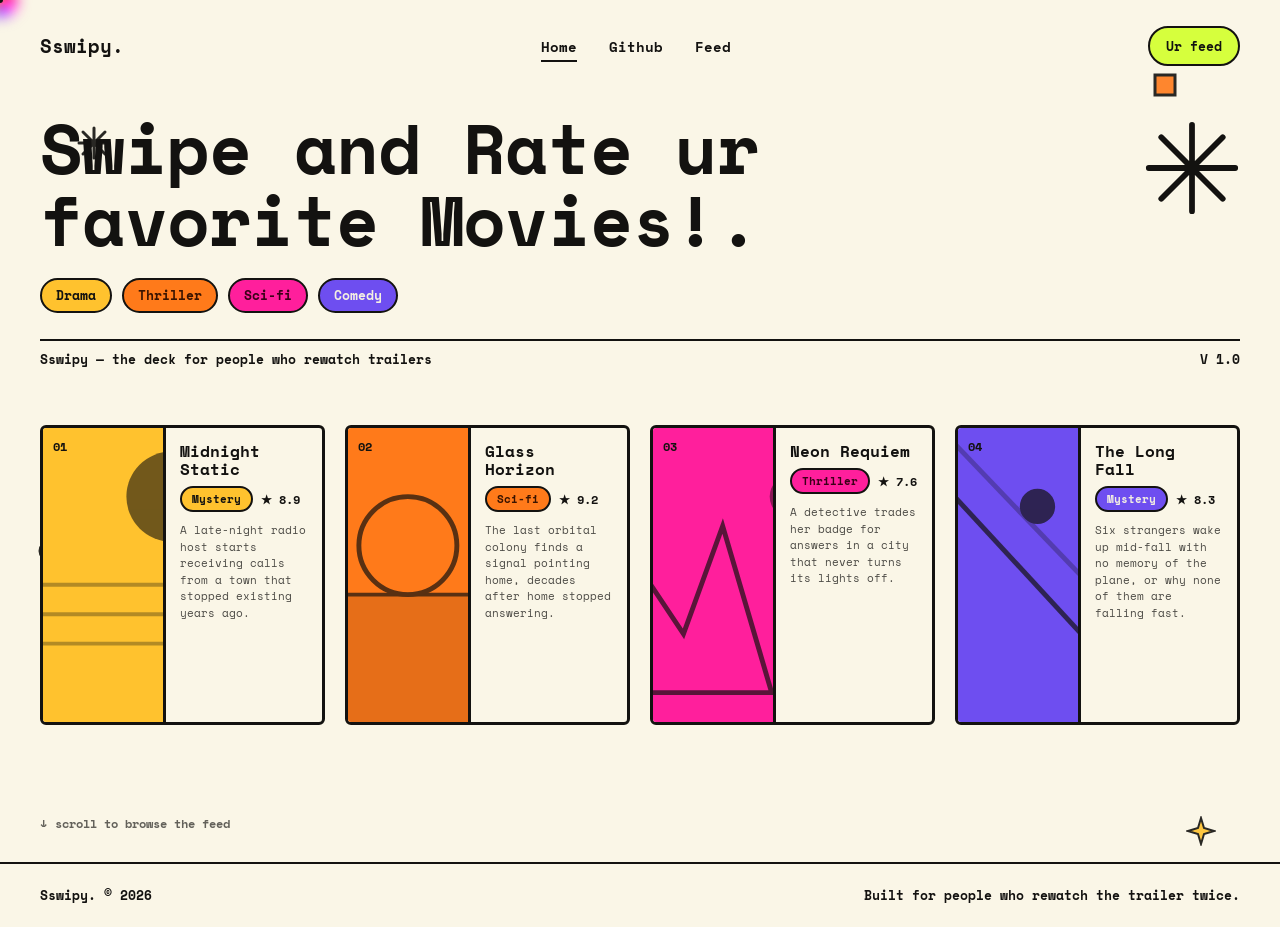
==== index.html @ 0fb8edc6 "added fixes" ====
<!DOCTYPE html>
<html lang="en">
<head>
<meta charset="UTF-8">
<meta name="viewport" content="width=device-width, initial-scale=1.0">
<title>Sswipy — swipe and rate ur favorite movies</title>
<link rel="preconnect" href="https://fonts.googleapis.com">
<link rel="preconnect" href="https://fonts.gstatic.com" crossorigin>
<link href="https://fonts.googleapis.com/css2?family=Space+Mono:wght@400;700&display=swap" rel="stylesheet">
<link rel="stylesheet" href="styles.css">
</head>
<body>

<div id="siri-cursor"><div class="glow"></div><div class="core"></div></div>

<svg class="drift d1" width="34" height="34" viewBox="0 0 34 34"><path d="M17 2 L17 32 M2 17 L32 17 M6 6 L28 28 M28 6 L6 28" stroke="#131210" stroke-width="3" stroke-linecap="round"/></svg>
<svg class="drift d2" width="22" height="22" viewBox="0 0 22 22"><circle cx="11" cy="11" r="9" fill="none" stroke="#131210" stroke-width="3"/></svg>
<svg class="drift d3" width="26" height="26" viewBox="0 0 26 26"><rect x="3" y="3" width="20" height="20" fill="#FF7A1A" stroke="#131210" stroke-width="3"/></svg>
<svg class="drift d4" width="30" height="30" viewBox="0 0 30 30"><path d="M15 2 L18 12 L28 15 L18 18 L15 28 L12 18 L2 15 L12 12 Z" fill="#FFC22E" stroke="#131210" stroke-width="2"/></svg>

<nav>
  <div class="logo">Sswipy.</div>
  <div class="nav-links">
    <a href="index.html" class="active">Home</a>
    <a href="https://github.com/mohithkumar-kry" target="_blank" rel="noopener noreferrer">Github</a>
    <a href="feed.html">Feed</a>
  </div>
  <div style="display:flex; align-items:center; gap:14px;">
    <a href="feed.html" class="nav-cta">Ur feed</a>
    <button class="menu-btn" id="menuBtn" aria-label="Open menu"><span></span><span></span><span></span></button>
  </div>
</nav>
<div class="mobile-menu" id="mobileMenu">
  <a href="index.html">Home</a>
  <a href="https://github.com/mohithkumar-kry" target="_blank" rel="noopener noreferrer">Github</a>
  <a href="feed.html">Feed</a>
</div>

<section class="hero">
  <div class="headline-row">
    <h1>Swipe and Rate ur favorite Movies!.</h1>
    <div class="mark-wrap">
      <svg viewBox="0 0 100 100" width="100%" height="100%">
        <path d="M50 5 L50 95 M5 50 L95 50 M18 18 L82 82 M82 18 L18 82" stroke="#131210" stroke-width="6" stroke-linecap="round"/>
      </svg>
    </div>
  </div>

  <div class="taglist">
    <span>Drama</span><span>Thriller</span><span>Sci-fi</span><span>Comedy</span>
  </div>

  <div class="rule-row">
    <span>Sswipy — the deck for people who rewatch trailers</span>
    <span>V 1.0</span>
  </div>

  <div class="deck-stage" id="deckStage">
    <div class="deck" id="gridView"></div>

    <div class="pile-view" id="pileView" hidden>
      <div class="pile-stage" id="pileStage">
        <div class="pile-card-wrap p1" data-id="1"><div class="pile-card"></div></div>
        <div class="pile-card-wrap p2" data-id="2"><div class="pile-card"></div></div>
        <div class="pile-card-wrap p3" data-id="3"><div class="pile-card"></div></div>
        <div class="pile-card-wrap p4" data-id="4"><div class="pile-card"></div></div>
      </div>
      <div class="pile-caption">Press any movie poster<br>to start!</div>
    </div>
  </div>
</section>

<div class="scroll-cue">
  <span class="arrow">↓</span><span>scroll to browse the feed</span>
</div>

<footer>
  <span>Sswipy. © 2026</span>
  <span>Built for people who rewatch the trailer twice.</span>
</footer>

<!-- ---------- session overlay ---------- -->
<div class="session-overlay" id="sessionOverlay">
  <div class="session-backdrop" id="sessionBackdrop"></div>
  <div class="session-stage">
    <button class="session-close" id="sessionClose">×</button>

    <div class="rating-card-stack" id="ratingCardStack">
      <div class="stack-behind stack-s2"></div>
      <div class="stack-behind stack-s1"></div>
      <div class="rating-card" id="ratingCard">
        <div class="tint-layer" id="tintLayer"></div>
        <div class="stamp like">LIKED</div>
        <div class="stamp nope">NOPE</div>
        <div class="poster-big" id="posterBig">
          <div class="art-big" id="artBig"></div>
          <div class="title-overlay" id="titleOverlay"></div>
        </div>
        <div class="meta-row">
          <div class="about"><span class="label">About:</span><span class="about-text" id="aboutText"></span></div>
          <div class="rating-big"><span class="label">Rating</span><span class="rating-value" id="ratingText"></span></div>
        </div>
        <div class="genre-row" id="genreRow"></div>
      </div>
    </div>

    <div class="session-progress" id="sessionProgress"></div>

    <div class="session-done" id="sessionDone" hidden>
      <div class="done-emoji">🎬</div>
      <div class="done-text">You're all caught up!</div>
      <button class="btn-reset" id="goFeedBtn">Go to full feed (50 movies) →</button>
    </div>
  </div>
</div>

<script src="movies.js"></script>
<script src="cursor.js"></script>
<script>
  /* ---------- nav menu ---------- */
  document.getElementById('menuBtn').addEventListener('click', function(){
    document.getElementById('mobileMenu').classList.toggle('open');
  });

  var gridView = document.getElementById('gridView');
  var gridMovies = window.MOVIES.slice(0, 4).map(window.sswipyPickCard);

  gridMovies.forEach(function(m, i){
    var card = document.createElement('div');
    card.className = 'card';
    card.setAttribute('data-id', m.id);
    card.innerHTML =
      '<div class="hover-cta"><span class="cta-line">Click to start</span><span class="cta-line">rating movies <span class="arrow">→</span></span></div>' +
      '<div class="poster" style="background:' + m.bg + '">' +
        '<div class="art">' + m.art + '</div>' +
        '<span class="num">' + String(i + 1).padStart(2, '0') + '</span>' +
      '</div>' +
      '<div class="info">' +
        '<div class="title">' + m.title + '</div>' +
        '<div class="row"><span class="genre-pill" style="background:' + m.bg + '; color:' + m.text + '">' + m.genre + '</span><span class="rating">★ ' + m.rating + '</span></div>' +
        '<div class="desc">' + m.description + '</div>' +
      '</div>';
    gridView.appendChild(card);
  });

  var pileView = document.getElementById('pileView');
  var pileStage = document.getElementById('pileStage');

  document.querySelectorAll('#gridView .card').forEach(function(card){
    card.addEventListener('click', function(){
      gridView.classList.add('fade-out');
      setTimeout(function(){
        gridView.hidden = true;
        pileView.hidden = false;
        requestAnimationFrame(function(){
          requestAnimationFrame(function(){ pileStage.classList.add('show'); });
        });
      }, 350);
    });
  });

  document.querySelectorAll('.pile-card-wrap').forEach(function(wrap){
    var id = parseInt(wrap.getAttribute('data-id'), 10);
    var idx = gridMovies.findIndex(function(m){ return m.id === id; });
    wrap.querySelector('.pile-card').style.background = gridMovies[idx].bg;
  });

  var sessionOverlay = document.getElementById('sessionOverlay');
  var sessionClose = document.getElementById('sessionClose');
  var sessionBackdrop = document.getElementById('sessionBackdrop');
  var sessionProgress = document.getElementById('sessionProgress');
  var sessionDone = document.getElementById('sessionDone');
  var ratingCardStack = document.getElementById('ratingCardStack');
  var ratingCard = document.getElementById('ratingCard');
  var tintLayer = document.getElementById('tintLayer');
  var artBig = document.getElementById('artBig');
  var posterBig = document.getElementById('posterBig');
  var titleOverlay = document.getElementById('titleOverlay');
  var aboutText = document.getElementById('aboutText');
  var ratingText = document.getElementById('ratingText');
  var genreRow = document.getElementById('genreRow');
  var likeStamp = ratingCard.querySelector('.stamp.like');
  var nopeStamp = ratingCard.querySelector('.stamp.nope');

  var queue = [];
  var totalCount = gridMovies.length;

  document.querySelectorAll('.pile-card-wrap').forEach(function(wrap){
    wrap.addEventListener('click', function(){
      openSession(parseInt(wrap.getAttribute('data-id'), 10));
    });
  });

  function openSession(startId){
    queue = [startId];
    gridMovies.forEach(function(m){ if(m.id !== startId) queue.push(m.id); });
    sessionDone.hidden = true;
    ratingCardStack.style.display = 'block';
    sessionProgress.style.display = 'block';
    sessionOverlay.classList.add('active');
    renderCurrent();
  }
  function closeSession(){ sessionOverlay.classList.remove('active'); }

  sessionClose.addEventListener('click', closeSession);
  sessionBackdrop.addEventListener('click', closeSession);
  document.getElementById('goFeedBtn').addEventListener('click', function(){
    window.location.href = 'feed.html';
  });

  function renderCurrent(){
    var m = gridMovies.find(function(mv){ return mv.id === queue[0]; });
    posterBig.style.background = m.bg;
    titleOverlay.style.color = m.text;
    titleOverlay.innerHTML = m.title.split(' ').join('<br>');
    artBig.innerHTML = m.art;
    aboutText.textContent = ' ' + m.description;
    ratingText.textContent = '★ ' + m.rating;
    genreRow.innerHTML = '';
    var pill = document.createElement('span');
    pill.className = 'genre-pill';
    pill.style.background = m.bg;
    pill.style.color = m.text;
    pill.textContent = m.genre;
    genreRow.appendChild(pill);
    sessionProgress.textContent = (totalCount - queue.length + 1) + ' / ' + totalCount;

    ratingCard.style.transition = 'none';
    ratingCard.style.transform = 'translate(0,24px) scale(.92) rotate(0deg)';
    ratingCard.style.opacity = '0';
    tintLayer.style.opacity = '0';
    likeStamp.style.opacity = '0';
    nopeStamp.style.opacity = '0';
    requestAnimationFrame(function(){
      requestAnimationFrame(function(){
        ratingCard.style.transition = 'transform .35s cubic-bezier(.34,1.56,.64,1), opacity .35s ease';
        ratingCard.style.transform = 'translate(0,0) scale(1) rotate(0deg)';
        ratingCard.style.opacity = '1';
      });
    });
  }

  function nextCard(){
    queue.shift();
    if(queue.length > 0){
      renderCurrent();
    } else {
      ratingCardStack.style.display = 'none';
      sessionProgress.style.display = 'none';
      sessionDone.hidden = false;
    }
  }

  var dragging = false, startX = 0, dx = 0;
  var THRESHOLD = 110;

  ratingCard.addEventListener('pointerdown', function(e){
    dragging = true; startX = e.clientX; dx = 0;
    ratingCard.style.transition = 'none';
    try{ ratingCard.setPointerCapture(e.pointerId); }catch(err){}
  });
  window.addEventListener('pointermove', function(e){
    if(!dragging) return;
    dx = e.clientX - startX;
    var rot = dx / 16;
    ratingCard.style.transform = 'translate('+dx+'px,-4px) rotate('+rot+'deg)';
    var alpha = Math.min(Math.abs(dx)/160, 0.55);
    tintLayer.style.background = dx > 0 ? 'rgba(46,166,98,'+alpha+')' : 'rgba(226,60,60,'+alpha+')';
    tintLayer.style.opacity = alpha > 0.03 ? '1' : '0';
    likeStamp.style.opacity = dx > 0 ? Math.min(dx/90, 1) : 0;
    nopeStamp.style.opacity = dx < 0 ? Math.min(-dx/90, 1) : 0;
  });
  window.addEventListener('pointerup', function(){
    if(!dragging) return;
    dragging = false;
    ratingCard.style.transition = 'transform .45s ease, opacity .45s ease';
    if(Math.abs(dx) > THRESHOLD){
      var dir = dx > 0 ? 1 : -1;
      ratingCard.style.transform = 'translate('+(dir*900)+'px,-40px) rotate('+(dir*32)+'deg)';
      ratingCard.style.opacity = '0';
      setTimeout(nextCard, 380);
    } else {
      ratingCard.style.transform = 'translate(0,0) rotate(0deg)';
      tintLayer.style.opacity = '0';
      likeStamp.style.opacity = '0';
      nopeStamp.style.opacity = '0';
    }
    dx = 0;
  });

  window.sswipyAttachHoverCursor('a, button, .card, .pile-card-wrap, .rating-card');
</script>

</body>
</html>
---- styles.css ----
:root{
  --paper:#FAF6E7;
  --ink:#131210;
  --yellow:#FFC22E;
  --orange:#FF7A1A;
  --pink:#FF1F9C;
  --purple:#6E4EF0;
  --lime:#D6FF3D;
  --green:#2EA662;
  --red:#E23C3C;
}
*{ box-sizing:border-box; margin:0; padding:0; }
html,body{
  background:var(--paper); color:var(--ink);
  font-family:'Space Mono', monospace;
  overflow-x:hidden;
  cursor:none;
  min-height:100vh;
}
a, button{ cursor:none; font-family:'Space Mono', monospace; }
@media (hover:none), (pointer:coarse){
  html,body,a,button{ cursor:auto; }
  #siri-cursor{ display:none; }
}
a{ color:inherit; text-decoration:none; }

#siri-cursor{ position:fixed; top:0; left:0; width:0; height:0; pointer-events:none; z-index:9999; }
#siri-cursor .glow{
  position:absolute; top:0; left:0; width:34px; height:34px; margin:-17px 0 0 -17px; border-radius:50%;
  background:conic-gradient(from 0deg, #FF7A1A, #FF1F9C, #6E4EF0, #FFC22E, #FF7A1A);
  filter:blur(7px) saturate(1.5);
  animation:siriSpin 2.6s linear infinite, siriPulse 2.1s ease-in-out infinite;
  transition:width .25s ease, height .25s ease, margin .25s ease, filter .25s ease;
}
#siri-cursor .core{ position:absolute; top:0; left:0; width:6px; height:6px; margin:-3px 0 0 -3px; border-radius:50%; background:var(--ink); }
body.cursor-hover #siri-cursor .glow{ width:52px; height:52px; margin:-26px 0 0 -26px; filter:blur(9px) saturate(1.7); }
@keyframes siriSpin{ to{ transform:rotate(360deg); } }
@keyframes siriPulse{ 0%,100%{ opacity:0.85; transform:scale(1) rotate(0deg);} 50%{ opacity:1; transform:scale(1.12) rotate(180deg);} }
@media (prefers-reduced-motion:reduce){ #siri-cursor .glow{ animation:none; } }

.drift{ position:absolute; pointer-events:none; z-index:0; opacity:0.9; }
.drift.d1{top:14%; left:6%; animation:driftA 9s ease-in-out infinite;}
.drift.d2{top:60%; left:3%; animation:driftB 11s ease-in-out infinite;}
.drift.d3{top:8%; right:8%; animation:driftC 13s ease-in-out infinite;}
.drift.d4{bottom:6%; right:5%; animation:driftA 10s ease-in-out infinite reverse;}
@keyframes driftA{ 0%,100%{transform:translate(0,0) rotate(0deg);} 50%{transform:translate(14px,-18px) rotate(12deg);} }
@keyframes driftB{ 0%,100%{transform:translate(0,0) rotate(0deg);} 50%{transform:translate(-16px,12px) rotate(-10deg);} }
@keyframes driftC{ 0%,100%{transform:translate(0,0) rotate(0deg);} 50%{transform:translate(10px,16px) rotate(8deg);} }
@media (prefers-reduced-motion:reduce){ .drift{animation:none;} }

nav{ display:flex; align-items:center; justify-content:space-between; padding:26px 40px; position:relative; z-index:5; }
.logo{font-size:19px; font-weight:700;}
.nav-links{display:flex; gap:32px; font-size:14px; font-weight:700;}
.nav-links a{position:relative;}
.nav-links a.active::after{ content:''; position:absolute; left:0; right:0; bottom:-5px; height:2px; background:var(--ink); }
.nav-cta{ background:var(--lime); border:2px solid var(--ink); font-weight:700; font-size:13px; padding:8px 16px; border-radius:100px; }
.menu-btn{ display:none; flex-direction:column; gap:4px; background:none; border:none; padding:6px; }
.menu-btn span{width:22px; height:2px; background:var(--ink); display:block;}
.mobile-menu{ display:none; flex-direction:column; gap:14px; padding:0 40px 20px; font-size:15px; font-weight:700; }
.mobile-menu.open{display:flex;}
@media (max-width:760px){ .nav-links{display:none;} .menu-btn{display:flex;} nav{padding:22px 24px;} }

header.feed-header{ display:flex; align-items:center; justify-content:space-between; padding:26px 40px; }
.live-tag{ display:flex; align-items:center; gap:8px; font-size:12px; font-weight:700; border:2px solid var(--ink); border-radius:100px; padding:6px 14px; }
.live-tag .dot{width:7px; height:7px; border-radius:50%; background:var(--red); animation:blink 1.4s ease-in-out infinite;}
@keyframes blink{ 0%,100%{opacity:1;} 50%{opacity:.25;} }
@media (max-width:600px){ header.feed-header{padding:20px 22px;} }

.hero{ padding:20px 40px 10px; position:relative; z-index:2; }
@media (max-width:760px){ .hero{padding:10px 24px 0;} }
.headline-row{ display:flex; align-items:flex-start; justify-content:space-between; gap:20px; }
h1{ font-size:clamp(2.1rem, 6vw, 4.4rem); line-height:1.02; font-weight:700; letter-spacing:-0.01em; max-width:820px; }
.mark-wrap{ width:96px; height:96px; flex-shrink:0; margin-top:8px; animation:floatMark 6s ease-in-out infinite; }
@keyframes floatMark{
  0%,100%{ transform:translate(0,0) rotate(0deg); }
  25%{ transform:translate(4px,-10px) rotate(8deg); }
  50%{ transform:translate(-4px,-4px) rotate(-6deg); }
  75%{ transform:translate(6px,6px) rotate(4deg); }
}
@media (max-width:760px){ .mark-wrap{width:56px; height:56px;} }
@media (prefers-reduced-motion:reduce){ .mark-wrap{animation:none;} }

.rule-row{ display:flex; align-items:center; justify-content:space-between; border-top:2px solid var(--ink); margin-top:26px; padding-top:8px; font-size:13px; font-weight:700; }

.taglist{ display:flex; flex-wrap:wrap; gap:10px; margin-top:22px; }
.taglist span{ border:2px solid var(--ink); border-radius:100px; padding:6px 14px; font-size:12.5px; font-weight:700; }
.taglist span:nth-child(1){background:var(--yellow);}
.taglist span:nth-child(2){background:var(--orange); color:#3A1400;}
.taglist span:nth-child(3){background:var(--pink); color:#3A0018;}
.taglist span:nth-child(4){background:var(--purple); color:#F3EEE2;}

.deck-stage{ margin-top:56px; min-height:340px; position:relative; }

.deck{
  display:grid; grid-template-columns:repeat(4, 1fr); gap:20px;
  opacity:1; transform:scale(1);
  transition:opacity .35s ease, transform .35s ease;
}
.deck.fade-out{ opacity:0; transform:scale(.94); pointer-events:none; }
@media (max-width:1080px){ .deck{grid-template-columns:repeat(2,1fr);} }
@media (max-width:600px){ .deck{grid-template-columns:1fr;} }

.card{
  position:relative; display:flex; height:300px; border:3px solid var(--ink); border-radius:6px;
  overflow:hidden; background:var(--paper);
  transition:transform .25s ease, box-shadow .25s ease;
}
.card:hover{ transform:translateY(-8px); box-shadow:8px 8px 0 var(--ink); }

.poster{ width:44%; position:relative; display:flex; flex-direction:column; justify-content:space-between; padding:10px; border-right:3px solid var(--ink); }
.poster .num{ font-size:12px; font-weight:700; position:relative; z-index:1;}
.poster .art{ position:absolute; inset:0; z-index:0; opacity:.7; }

.info{ width:56%; padding:14px; display:flex; flex-direction:column; gap:8px; justify-content:flex-start; }
.info .title{ font-size:16px; font-weight:700; line-height:1.15; }
.info .row{ display:flex; align-items:center; gap:8px; flex-wrap:wrap; }
.genre-pill{ border:2px solid var(--ink); border-radius:100px; padding:3px 10px; font-size:10.5px; font-weight:700; }
.rating{ font-size:12px; font-weight:700; display:flex; align-items:center; gap:4px; }
.desc{ font-size:11px; line-height:1.5; opacity:0.75; margin-top:2px; }

.hover-cta{
  position:absolute; inset:0; z-index:5;
  background:rgba(19,18,16,0.86); color:var(--paper);
  display:flex; flex-direction:column; align-items:center; justify-content:center;
  gap:4px; text-align:center; padding:14px;
  opacity:0; transform:scale(.92);
  transition:opacity .25s ease, transform .25s ease;
}
.card:hover .hover-cta{ opacity:1; transform:scale(1); }
.hover-cta .cta-line{ font-weight:700; font-size:13px; letter-spacing:.02em; }
.card:hover .hover-cta .arrow{ animation:arrowBounce 1s ease-in-out infinite; display:inline-block; }
@keyframes arrowBounce{ 0%,100%{transform:translateX(0);} 50%{transform:translateX(6px);} }

.pile-view{ position:relative; }
.pile-stage{ position:relative; height:300px; }
.pile-card-wrap{
  position:absolute; width:150px; height:210px; left:50%; top:50%;
  margin-left:-75px; margin-top:-105px;
  opacity:0; transform:translate(0,-50px) scale(.55) rotate(0deg);
  transition:opacity .55s ease, transform .6s cubic-bezier(.16,1,.3,1);
}
.pile-stage.show .p1{ opacity:1; transform:translate(-95px,12px) rotate(-16deg); transition-delay:.05s; z-index:1; }
.pile-stage.show .p2{ opacity:1; transform:translate(-25px,-22px) rotate(9deg); transition-delay:.15s; z-index:2; }
.pile-stage.show .p3{ opacity:1; transform:translate(35px,18px) rotate(-8deg); transition-delay:.25s; z-index:3; }
.pile-stage.show .p4{ opacity:1; transform:translate(95px,-14px) rotate(17deg); transition-delay:.35s; z-index:2; }

.pile-card{
  width:100%; height:100%; border:3px solid var(--ink); border-radius:12px;
  box-shadow:6px 6px 0 rgba(19,18,16,0.18);
  animation:idleWobble 5s ease-in-out infinite;
  transition:transform .2s ease, box-shadow .2s ease;
}
.p2 .pile-card{ animation-duration:5.6s; animation-delay:.3s; }
.p3 .pile-card{ animation-duration:4.7s; animation-delay:.55s; }
.p4 .pile-card{ animation-duration:5.9s; animation-delay:.15s; }
@keyframes idleWobble{ 0%,100%{transform:translate(0,0) rotate(0deg);} 50%{transform:translate(3px,-5px) rotate(2deg);} }
.pile-card-wrap:hover .pile-card{ animation-play-state:paused; transform:translateY(-10px) scale(1.04); box-shadow:10px 10px 0 rgba(19,18,16,.24); }
@media (prefers-reduced-motion:reduce){ .pile-card{animation:none;} }

.pile-caption{
  text-align:center; font-weight:700; font-size:15px; margin-top:26px;
  opacity:0; transform:translateY(8px);
  transition:opacity .5s ease .45s, transform .5s ease .45s;
}
.pile-stage.show ~ .pile-caption{ opacity:1; transform:translateY(0); }

.session-overlay{
  position:fixed; inset:0; z-index:200; display:flex; align-items:center; justify-content:center;
  opacity:0; pointer-events:none; transition:opacity .3s ease;
}
.session-overlay.active{ opacity:1; pointer-events:auto; }
.session-backdrop{ position:absolute; inset:0; background:rgba(19,18,16,0.55); backdrop-filter:blur(3px); }
.session-stage{ position:relative; z-index:1; display:flex; flex-direction:column; align-items:center; gap:16px; }
.session-close{
  position:absolute; top:-46px; right:0; width:34px; height:34px; border-radius:50%;
  background:var(--paper); border:2px solid var(--ink); font-weight:700; font-size:16px;
  display:flex; align-items:center; justify-content:center;
}

.rating-card-stack{ position:relative; width:min(90vw,360px); }
.rating-card-stack.big{ width:min(92vw, 460px); }
.stack-behind{ position:absolute; inset:0; background:var(--paper); border:3px solid var(--ink); border-radius:14px; }
.stack-s2{ transform:translate(12px,16px) rotate(-3deg); z-index:0; opacity:.6; }
.stack-s1{ transform:translate(6px,9px) rotate(-1.5deg); z-index:1; opacity:.85; }
.rating-card-stack.big .stack-behind{ border-radius:18px; }
.rating-card-stack.big .stack-s2{ transform:translate(16px,20px) rotate(-3deg); }
.rating-card-stack.big .stack-s1{ transform:translate(8px,11px) rotate(-1.5deg); }

.rating-card{
  position:relative; z-index:2; background:var(--paper); border:3px solid var(--ink);
  border-radius:14px; overflow:hidden; touch-action:none; user-select:none;
  box-shadow:10px 10px 0 rgba(19,18,16,0.12);
}
.rating-card.big{ border-radius:18px; box-shadow:14px 14px 0 rgba(19,18,16,0.12); }

.tint-layer{ position:absolute; inset:0; z-index:6; pointer-events:none; opacity:0; }
.stamp{
  position:absolute; top:18px; z-index:7; font-weight:700; font-size:15px;
  padding:5px 12px; border-radius:6px; border:3px solid currentColor; opacity:0;
}
.stamp.big{ top:22px; font-size:20px; padding:8px 16px; border-radius:8px; border-width:4px; }
.stamp.like{ right:16px; color:var(--green); transform:rotate(10deg); }
.stamp.nope{ left:16px; color:var(--red); transform:rotate(-10deg); }
.stamp.like.big{ right:20px; }
.stamp.nope.big{ left:20px; }

.poster-big{ position:relative; height:190px; overflow:hidden; border-bottom:3px solid var(--ink); }
.poster-big.tall{ height:280px; }
.art-big{ position:absolute; inset:0; opacity:.55; }
.title-overlay{ position:absolute; bottom:14px; right:16px; text-align:right; font-size:26px; font-weight:700; line-height:1.05; }
.title-overlay.big{ bottom:20px; right:22px; font-size:32px; }

.meta-row{ padding:14px 16px 4px; display:flex; justify-content:space-between; align-items:flex-start; gap:14px; }
.meta-row.big{ padding:22px 24px 6px; }
.meta-row .label{ font-weight:700; font-size:12px; display:block; margin-bottom:4px; opacity:.6; }
.about{ max-width:62%; }
.about .about-text{ font-size:11.5px; line-height:1.5; }
.meta-row.big .about-text{ font-size:13.5px; line-height:1.6; }
.rating-big{ text-align:right; white-space:nowrap; }
.rating-big .rating-value{ font-size:18px; font-weight:700; }
.meta-row.big .rating-value{ font-size:24px; }
.genre-row{ padding:10px 16px 16px; display:flex; gap:8px; flex-wrap:wrap; }
.genre-row.big{ padding:14px 24px 24px; gap:10px; }
.genre-row.big .genre-pill{ font-size:12px; padding:5px 14px; }

main.feed-main{ display:flex; flex-direction:column; align-items:center; justify-content:flex-start; padding:20px 20px 80px; min-height:calc(100vh - 90px); }
.stage-title{ text-align:center; margin-bottom:34px; }
.stage-title h1{ font-size:clamp(1.7rem,4vw,2.6rem); font-weight:700; letter-spacing:-0.01em; }
.stage-title p{ margin-top:10px; font-size:13px; opacity:.65; max-width:48ch; }
.source-note{ display:inline-block; margin-top:10px; font-size:11px; font-weight:700; padding:4px 12px; border:2px solid var(--ink); border-radius:100px; }
.card-zone{ position:relative; width:min(92vw, 460px); }

.loading-block{ display:flex; flex-direction:column; align-items:center; gap:18px; padding:60px 0; }
.loading-orb{ width:56px; height:56px; border-radius:50%; background:conic-gradient(from 0deg, #FF7A1A, #FF1F9C, #6E4EF0, #FFC22E, #FF7A1A); filter:blur(2px); animation:siriSpin 1.8s linear infinite; }
.loading-text{ font-size:13px; font-weight:700; opacity:.7; }

.progress-row{ display:flex; align-items:center; justify-content:center; gap:16px; margin-top:24px; font-size:12px; font-weight:700; opacity:.7; }
.swipe-hint{ display:flex; gap:20px; font-size:11.5px; }
.swipe-hint span{ display:flex; align-items:center; gap:5px; }

.done-block{ display:flex; flex-direction:column; align-items:center; gap:14px; text-align:center; padding:50px 20px; }
.done-emoji{ font-size:44px; }
.done-text{ font-weight:700; font-size:17px; }
.done-sub{ font-size:12.5px; opacity:.65; max-width:38ch; }
.btn-reset{ background:var(--lime); border:2px solid var(--ink); font-weight:700; font-size:13px; padding:12px 24px; border-radius:100px; margin-top:4px; }

.session-progress{ font-size:12px; font-weight:700; opacity:.7; }
.session-done{ display:flex; flex-direction:column; align-items:center; gap:14px; text-align:center; }

.scroll-cue{ display:flex; align-items:center; gap:8px; font-size:12px; font-weight:700; margin:40px 40px 30px; opacity:0.65; }
.scroll-cue .arrow{animation:bounce 1.6s ease-in-out infinite;}
@keyframes bounce{ 0%,100%{transform:translateY(0);} 50%{transform:translateY(5px);} }

footer{ border-top:2px solid var(--ink); padding:22px 40px; display:flex; justify-content:space-between; font-size:12.5px; font-weight:700; flex-wrap:wrap; gap:10px; }
footer.feed-footer{ text-align:center; justify-content:center; font-size:11px; opacity:.5; font-weight:400; }
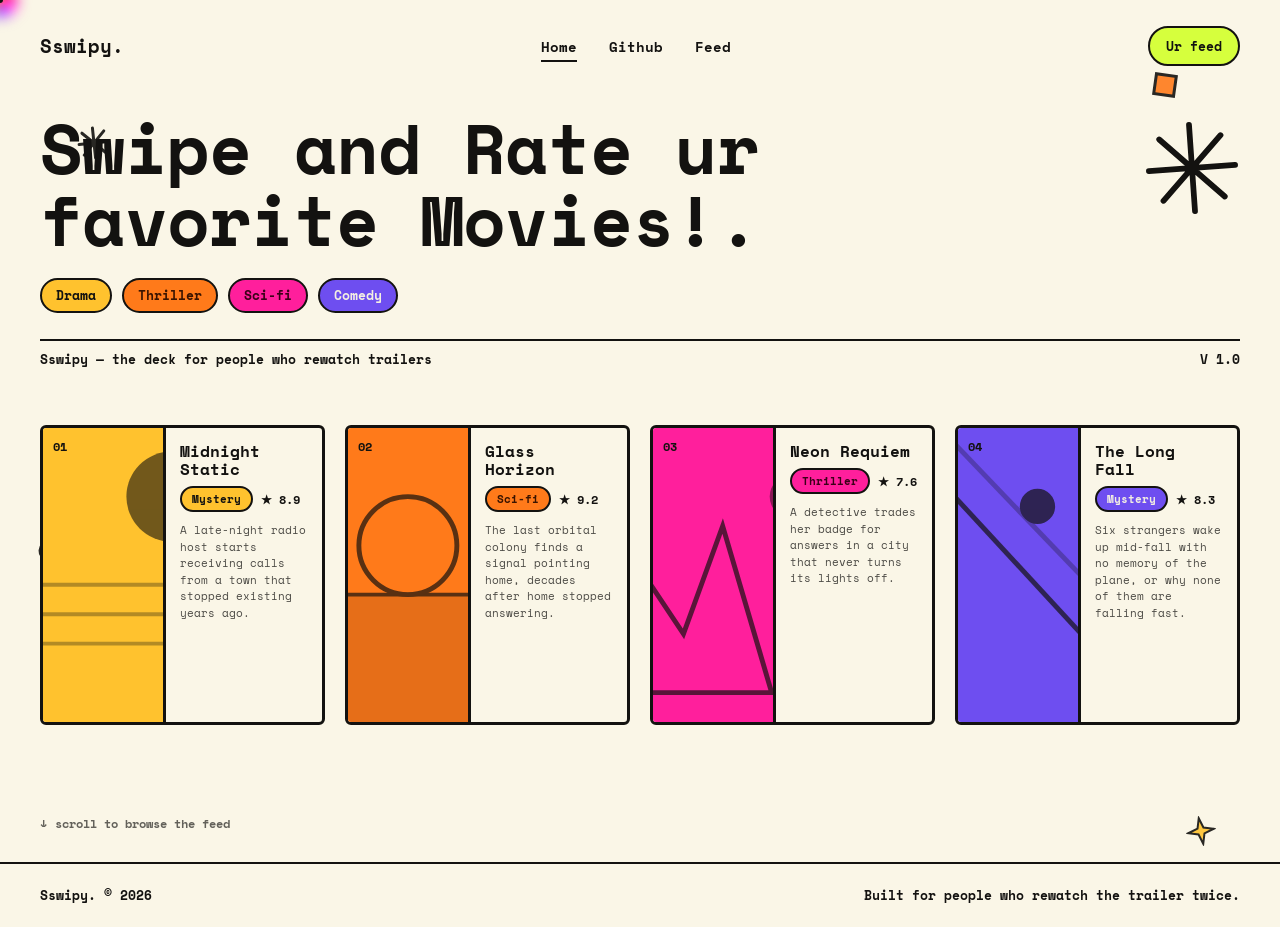
==== commit 5a2f4c82: "Removed unnessary features and refactored code" ====
--- a/index.html
+++ b/index.html
@@ -49,7 +49,6 @@
   <div class="taglist">
     <span>Drama</span><span>Thriller</span><span>Sci-fi</span><span>Comedy</span>
   </div>
-
   <div class="rule-row">
     <span>Sswipy — the deck for people who rewatch trailers</span>
     <span>V 1.0</span>
@@ -62,7 +61,6 @@
       <div class="pile-stage" id="pileStage">
         <div class="pile-card-wrap p1" data-id="1"><div class="pile-card"></div></div>
         <div class="pile-card-wrap p2" data-id="2"><div class="pile-card"></div></div>
-        <div class="pile-card-wrap p3" data-id="3"><div class="pile-card"></div></div>
         <div class="pile-card-wrap p4" data-id="4"><div class="pile-card"></div></div>
       </div>
       <div class="pile-caption">Press any movie poster<br>to start!</div>
@@ -117,7 +115,7 @@
 <script src="movies.js"></script>
 <script src="cursor.js"></script>
 <script>
-  /* ---------- nav menu ---------- */
+ 
   document.getElementById('menuBtn').addEventListener('click', function(){
     document.getElementById('mobileMenu').classList.toggle('open');
   });
--- a/styles.css
+++ b/styles.css
@@ -1,255 +1,1035 @@
-:root{
-  --paper:#FAF6E7;
-  --ink:#131210;
-  --yellow:#FFC22E;
-  --orange:#FF7A1A;
-  --pink:#FF1F9C;
-  --purple:#6E4EF0;
-  --lime:#D6FF3D;
-  --green:#2EA662;
-  --red:#E23C3C;
-}
-*{ box-sizing:border-box; margin:0; padding:0; }
-html,body{
-  background:var(--paper); color:var(--ink);
-  font-family:'Space Mono', monospace;
-  overflow-x:hidden;
-  cursor:none;
-  min-height:100vh;
-}
-a, button{ cursor:none; font-family:'Space Mono', monospace; }
-@media (hover:none), (pointer:coarse){
-  html,body,a,button{ cursor:auto; }
-  #siri-cursor{ display:none; }
-}
-a{ color:inherit; text-decoration:none; }
-
-#siri-cursor{ position:fixed; top:0; left:0; width:0; height:0; pointer-events:none; z-index:9999; }
-#siri-cursor .glow{
-  position:absolute; top:0; left:0; width:34px; height:34px; margin:-17px 0 0 -17px; border-radius:50%;
-  background:conic-gradient(from 0deg, #FF7A1A, #FF1F9C, #6E4EF0, #FFC22E, #FF7A1A);
-  filter:blur(7px) saturate(1.5);
-  animation:siriSpin 2.6s linear infinite, siriPulse 2.1s ease-in-out infinite;
-  transition:width .25s ease, height .25s ease, margin .25s ease, filter .25s ease;
-}
-#siri-cursor .core{ position:absolute; top:0; left:0; width:6px; height:6px; margin:-3px 0 0 -3px; border-radius:50%; background:var(--ink); }
-body.cursor-hover #siri-cursor .glow{ width:52px; height:52px; margin:-26px 0 0 -26px; filter:blur(9px) saturate(1.7); }
-@keyframes siriSpin{ to{ transform:rotate(360deg); } }
-@keyframes siriPulse{ 0%,100%{ opacity:0.85; transform:scale(1) rotate(0deg);} 50%{ opacity:1; transform:scale(1.12) rotate(180deg);} }
-@media (prefers-reduced-motion:reduce){ #siri-cursor .glow{ animation:none; } }
-
-.drift{ position:absolute; pointer-events:none; z-index:0; opacity:0.9; }
-.drift.d1{top:14%; left:6%; animation:driftA 9s ease-in-out infinite;}
-.drift.d2{top:60%; left:3%; animation:driftB 11s ease-in-out infinite;}
-.drift.d3{top:8%; right:8%; animation:driftC 13s ease-in-out infinite;}
-.drift.d4{bottom:6%; right:5%; animation:driftA 10s ease-in-out infinite reverse;}
-@keyframes driftA{ 0%,100%{transform:translate(0,0) rotate(0deg);} 50%{transform:translate(14px,-18px) rotate(12deg);} }
-@keyframes driftB{ 0%,100%{transform:translate(0,0) rotate(0deg);} 50%{transform:translate(-16px,12px) rotate(-10deg);} }
-@keyframes driftC{ 0%,100%{transform:translate(0,0) rotate(0deg);} 50%{transform:translate(10px,16px) rotate(8deg);} }
-@media (prefers-reduced-motion:reduce){ .drift{animation:none;} }
-
-nav{ display:flex; align-items:center; justify-content:space-between; padding:26px 40px; position:relative; z-index:5; }
-.logo{font-size:19px; font-weight:700;}
-.nav-links{display:flex; gap:32px; font-size:14px; font-weight:700;}
-.nav-links a{position:relative;}
-.nav-links a.active::after{ content:''; position:absolute; left:0; right:0; bottom:-5px; height:2px; background:var(--ink); }
-.nav-cta{ background:var(--lime); border:2px solid var(--ink); font-weight:700; font-size:13px; padding:8px 16px; border-radius:100px; }
-.menu-btn{ display:none; flex-direction:column; gap:4px; background:none; border:none; padding:6px; }
-.menu-btn span{width:22px; height:2px; background:var(--ink); display:block;}
-.mobile-menu{ display:none; flex-direction:column; gap:14px; padding:0 40px 20px; font-size:15px; font-weight:700; }
-.mobile-menu.open{display:flex;}
-@media (max-width:760px){ .nav-links{display:none;} .menu-btn{display:flex;} nav{padding:22px 24px;} }
-
-header.feed-header{ display:flex; align-items:center; justify-content:space-between; padding:26px 40px; }
-.live-tag{ display:flex; align-items:center; gap:8px; font-size:12px; font-weight:700; border:2px solid var(--ink); border-radius:100px; padding:6px 14px; }
-.live-tag .dot{width:7px; height:7px; border-radius:50%; background:var(--red); animation:blink 1.4s ease-in-out infinite;}
-@keyframes blink{ 0%,100%{opacity:1;} 50%{opacity:.25;} }
-@media (max-width:600px){ header.feed-header{padding:20px 22px;} }
-
-.hero{ padding:20px 40px 10px; position:relative; z-index:2; }
-@media (max-width:760px){ .hero{padding:10px 24px 0;} }
-.headline-row{ display:flex; align-items:flex-start; justify-content:space-between; gap:20px; }
-h1{ font-size:clamp(2.1rem, 6vw, 4.4rem); line-height:1.02; font-weight:700; letter-spacing:-0.01em; max-width:820px; }
-.mark-wrap{ width:96px; height:96px; flex-shrink:0; margin-top:8px; animation:floatMark 6s ease-in-out infinite; }
-@keyframes floatMark{
-  0%,100%{ transform:translate(0,0) rotate(0deg); }
-  25%{ transform:translate(4px,-10px) rotate(8deg); }
-  50%{ transform:translate(-4px,-4px) rotate(-6deg); }
-  75%{ transform:translate(6px,6px) rotate(4deg); }
-}
-@media (max-width:760px){ .mark-wrap{width:56px; height:56px;} }
-@media (prefers-reduced-motion:reduce){ .mark-wrap{animation:none;} }
-
-.rule-row{ display:flex; align-items:center; justify-content:space-between; border-top:2px solid var(--ink); margin-top:26px; padding-top:8px; font-size:13px; font-weight:700; }
-
-.taglist{ display:flex; flex-wrap:wrap; gap:10px; margin-top:22px; }
-.taglist span{ border:2px solid var(--ink); border-radius:100px; padding:6px 14px; font-size:12.5px; font-weight:700; }
-.taglist span:nth-child(1){background:var(--yellow);}
-.taglist span:nth-child(2){background:var(--orange); color:#3A1400;}
-.taglist span:nth-child(3){background:var(--pink); color:#3A0018;}
-.taglist span:nth-child(4){background:var(--purple); color:#F3EEE2;}
-
-.deck-stage{ margin-top:56px; min-height:340px; position:relative; }
-
-.deck{
-  display:grid; grid-template-columns:repeat(4, 1fr); gap:20px;
-  opacity:1; transform:scale(1);
-  transition:opacity .35s ease, transform .35s ease;
-}
-.deck.fade-out{ opacity:0; transform:scale(.94); pointer-events:none; }
-@media (max-width:1080px){ .deck{grid-template-columns:repeat(2,1fr);} }
-@media (max-width:600px){ .deck{grid-template-columns:1fr;} }
-
-.card{
-  position:relative; display:flex; height:300px; border:3px solid var(--ink); border-radius:6px;
-  overflow:hidden; background:var(--paper);
-  transition:transform .25s ease, box-shadow .25s ease;
-}
-.card:hover{ transform:translateY(-8px); box-shadow:8px 8px 0 var(--ink); }
-
-.poster{ width:44%; position:relative; display:flex; flex-direction:column; justify-content:space-between; padding:10px; border-right:3px solid var(--ink); }
-.poster .num{ font-size:12px; font-weight:700; position:relative; z-index:1;}
-.poster .art{ position:absolute; inset:0; z-index:0; opacity:.7; }
-
-.info{ width:56%; padding:14px; display:flex; flex-direction:column; gap:8px; justify-content:flex-start; }
-.info .title{ font-size:16px; font-weight:700; line-height:1.15; }
-.info .row{ display:flex; align-items:center; gap:8px; flex-wrap:wrap; }
-.genre-pill{ border:2px solid var(--ink); border-radius:100px; padding:3px 10px; font-size:10.5px; font-weight:700; }
-.rating{ font-size:12px; font-weight:700; display:flex; align-items:center; gap:4px; }
-.desc{ font-size:11px; line-height:1.5; opacity:0.75; margin-top:2px; }
-
-.hover-cta{
-  position:absolute; inset:0; z-index:5;
-  background:rgba(19,18,16,0.86); color:var(--paper);
-  display:flex; flex-direction:column; align-items:center; justify-content:center;
-  gap:4px; text-align:center; padding:14px;
-  opacity:0; transform:scale(.92);
-  transition:opacity .25s ease, transform .25s ease;
-}
-.card:hover .hover-cta{ opacity:1; transform:scale(1); }
-.hover-cta .cta-line{ font-weight:700; font-size:13px; letter-spacing:.02em; }
-.card:hover .hover-cta .arrow{ animation:arrowBounce 1s ease-in-out infinite; display:inline-block; }
-@keyframes arrowBounce{ 0%,100%{transform:translateX(0);} 50%{transform:translateX(6px);} }
-
-.pile-view{ position:relative; }
-.pile-stage{ position:relative; height:300px; }
-.pile-card-wrap{
-  position:absolute; width:150px; height:210px; left:50%; top:50%;
-  margin-left:-75px; margin-top:-105px;
-  opacity:0; transform:translate(0,-50px) scale(.55) rotate(0deg);
-  transition:opacity .55s ease, transform .6s cubic-bezier(.16,1,.3,1);
-}
-.pile-stage.show .p1{ opacity:1; transform:translate(-95px,12px) rotate(-16deg); transition-delay:.05s; z-index:1; }
-.pile-stage.show .p2{ opacity:1; transform:translate(-25px,-22px) rotate(9deg); transition-delay:.15s; z-index:2; }
-.pile-stage.show .p3{ opacity:1; transform:translate(35px,18px) rotate(-8deg); transition-delay:.25s; z-index:3; }
-.pile-stage.show .p4{ opacity:1; transform:translate(95px,-14px) rotate(17deg); transition-delay:.35s; z-index:2; }
-
-.pile-card{
-  width:100%; height:100%; border:3px solid var(--ink); border-radius:12px;
-  box-shadow:6px 6px 0 rgba(19,18,16,0.18);
-  animation:idleWobble 5s ease-in-out infinite;
-  transition:transform .2s ease, box-shadow .2s ease;
-}
-.p2 .pile-card{ animation-duration:5.6s; animation-delay:.3s; }
-.p3 .pile-card{ animation-duration:4.7s; animation-delay:.55s; }
-.p4 .pile-card{ animation-duration:5.9s; animation-delay:.15s; }
-@keyframes idleWobble{ 0%,100%{transform:translate(0,0) rotate(0deg);} 50%{transform:translate(3px,-5px) rotate(2deg);} }
-.pile-card-wrap:hover .pile-card{ animation-play-state:paused; transform:translateY(-10px) scale(1.04); box-shadow:10px 10px 0 rgba(19,18,16,.24); }
-@media (prefers-reduced-motion:reduce){ .pile-card{animation:none;} }
-
-.pile-caption{
-  text-align:center; font-weight:700; font-size:15px; margin-top:26px;
-  opacity:0; transform:translateY(8px);
-  transition:opacity .5s ease .45s, transform .5s ease .45s;
-}
-.pile-stage.show ~ .pile-caption{ opacity:1; transform:translateY(0); }
-
-.session-overlay{
-  position:fixed; inset:0; z-index:200; display:flex; align-items:center; justify-content:center;
-  opacity:0; pointer-events:none; transition:opacity .3s ease;
-}
-.session-overlay.active{ opacity:1; pointer-events:auto; }
-.session-backdrop{ position:absolute; inset:0; background:rgba(19,18,16,0.55); backdrop-filter:blur(3px); }
-.session-stage{ position:relative; z-index:1; display:flex; flex-direction:column; align-items:center; gap:16px; }
-.session-close{
-  position:absolute; top:-46px; right:0; width:34px; height:34px; border-radius:50%;
-  background:var(--paper); border:2px solid var(--ink); font-weight:700; font-size:16px;
-  display:flex; align-items:center; justify-content:center;
-}
-
-.rating-card-stack{ position:relative; width:min(90vw,360px); }
-.rating-card-stack.big{ width:min(92vw, 460px); }
-.stack-behind{ position:absolute; inset:0; background:var(--paper); border:3px solid var(--ink); border-radius:14px; }
-.stack-s2{ transform:translate(12px,16px) rotate(-3deg); z-index:0; opacity:.6; }
-.stack-s1{ transform:translate(6px,9px) rotate(-1.5deg); z-index:1; opacity:.85; }
-.rating-card-stack.big .stack-behind{ border-radius:18px; }
-.rating-card-stack.big .stack-s2{ transform:translate(16px,20px) rotate(-3deg); }
-.rating-card-stack.big .stack-s1{ transform:translate(8px,11px) rotate(-1.5deg); }
-
-.rating-card{
-  position:relative; z-index:2; background:var(--paper); border:3px solid var(--ink);
-  border-radius:14px; overflow:hidden; touch-action:none; user-select:none;
-  box-shadow:10px 10px 0 rgba(19,18,16,0.12);
-}
-.rating-card.big{ border-radius:18px; box-shadow:14px 14px 0 rgba(19,18,16,0.12); }
-
-.tint-layer{ position:absolute; inset:0; z-index:6; pointer-events:none; opacity:0; }
-.stamp{
-  position:absolute; top:18px; z-index:7; font-weight:700; font-size:15px;
-  padding:5px 12px; border-radius:6px; border:3px solid currentColor; opacity:0;
-}
-.stamp.big{ top:22px; font-size:20px; padding:8px 16px; border-radius:8px; border-width:4px; }
-.stamp.like{ right:16px; color:var(--green); transform:rotate(10deg); }
-.stamp.nope{ left:16px; color:var(--red); transform:rotate(-10deg); }
-.stamp.like.big{ right:20px; }
-.stamp.nope.big{ left:20px; }
-
-.poster-big{ position:relative; height:190px; overflow:hidden; border-bottom:3px solid var(--ink); }
-.poster-big.tall{ height:280px; }
-.art-big{ position:absolute; inset:0; opacity:.55; }
-.title-overlay{ position:absolute; bottom:14px; right:16px; text-align:right; font-size:26px; font-weight:700; line-height:1.05; }
-.title-overlay.big{ bottom:20px; right:22px; font-size:32px; }
-
-.meta-row{ padding:14px 16px 4px; display:flex; justify-content:space-between; align-items:flex-start; gap:14px; }
-.meta-row.big{ padding:22px 24px 6px; }
-.meta-row .label{ font-weight:700; font-size:12px; display:block; margin-bottom:4px; opacity:.6; }
-.about{ max-width:62%; }
-.about .about-text{ font-size:11.5px; line-height:1.5; }
-.meta-row.big .about-text{ font-size:13.5px; line-height:1.6; }
-.rating-big{ text-align:right; white-space:nowrap; }
-.rating-big .rating-value{ font-size:18px; font-weight:700; }
-.meta-row.big .rating-value{ font-size:24px; }
-.genre-row{ padding:10px 16px 16px; display:flex; gap:8px; flex-wrap:wrap; }
-.genre-row.big{ padding:14px 24px 24px; gap:10px; }
-.genre-row.big .genre-pill{ font-size:12px; padding:5px 14px; }
-
-main.feed-main{ display:flex; flex-direction:column; align-items:center; justify-content:flex-start; padding:20px 20px 80px; min-height:calc(100vh - 90px); }
-.stage-title{ text-align:center; margin-bottom:34px; }
-.stage-title h1{ font-size:clamp(1.7rem,4vw,2.6rem); font-weight:700; letter-spacing:-0.01em; }
-.stage-title p{ margin-top:10px; font-size:13px; opacity:.65; max-width:48ch; }
-.source-note{ display:inline-block; margin-top:10px; font-size:11px; font-weight:700; padding:4px 12px; border:2px solid var(--ink); border-radius:100px; }
-.card-zone{ position:relative; width:min(92vw, 460px); }
-
-.loading-block{ display:flex; flex-direction:column; align-items:center; gap:18px; padding:60px 0; }
-.loading-orb{ width:56px; height:56px; border-radius:50%; background:conic-gradient(from 0deg, #FF7A1A, #FF1F9C, #6E4EF0, #FFC22E, #FF7A1A); filter:blur(2px); animation:siriSpin 1.8s linear infinite; }
-.loading-text{ font-size:13px; font-weight:700; opacity:.7; }
-
-.progress-row{ display:flex; align-items:center; justify-content:center; gap:16px; margin-top:24px; font-size:12px; font-weight:700; opacity:.7; }
-.swipe-hint{ display:flex; gap:20px; font-size:11.5px; }
-.swipe-hint span{ display:flex; align-items:center; gap:5px; }
-
-.done-block{ display:flex; flex-direction:column; align-items:center; gap:14px; text-align:center; padding:50px 20px; }
-.done-emoji{ font-size:44px; }
-.done-text{ font-weight:700; font-size:17px; }
-.done-sub{ font-size:12.5px; opacity:.65; max-width:38ch; }
-.btn-reset{ background:var(--lime); border:2px solid var(--ink); font-weight:700; font-size:13px; padding:12px 24px; border-radius:100px; margin-top:4px; }
-
-.session-progress{ font-size:12px; font-weight:700; opacity:.7; }
-.session-done{ display:flex; flex-direction:column; align-items:center; gap:14px; text-align:center; }
-
-.scroll-cue{ display:flex; align-items:center; gap:8px; font-size:12px; font-weight:700; margin:40px 40px 30px; opacity:0.65; }
-.scroll-cue .arrow{animation:bounce 1.6s ease-in-out infinite;}
-@keyframes bounce{ 0%,100%{transform:translateY(0);} 50%{transform:translateY(5px);} }
-
-footer{ border-top:2px solid var(--ink); padding:22px 40px; display:flex; justify-content:space-between; font-size:12.5px; font-weight:700; flex-wrap:wrap; gap:10px; }
-footer.feed-footer{ text-align:center; justify-content:center; font-size:11px; opacity:.5; font-weight:400; }
+:root {
+  --paper: #FAF6E7;
+  --ink: #131210;
+  --yellow: #FFC22E;
+  --orange: #FF7A1A;
+  --pink: #FF1F9C;
+  --purple: #6E4EF0;
+  --lime: #D6FF3D;
+  --green: #2EA662;
+  --red: #E23C3C;
+}
+
+* {
+  box-sizing: border-box;
+  margin: 0;
+  padding: 0;
+}
+
+html,
+body {
+  background: var(--paper);
+  color: var(--ink);
+  font-family: 'Space Mono', monospace;
+  overflow-x: hidden;
+  cursor: none;
+  min-height: 100vh;
+}
+
+a,
+button {
+  cursor: none;
+  font-family: 'Space Mono', monospace;
+}
+
+@media (hover: none), (pointer: coarse) {
+  html,
+  body,
+  a,
+  button {
+    cursor: auto;
+  }
+
+  #siri-cursor {
+    display: none;
+  }
+}
+
+a {
+  color: inherit;
+  text-decoration: none;
+}
+
+#siri-cursor {
+  position: fixed;
+  top: 0;
+  left: 0;
+  width: 0;
+  height: 0;
+  pointer-events: none;
+  z-index: 9999;
+}
+
+#siri-cursor .glow {
+  position: absolute;
+  top: 0;
+  left: 0;
+  width: 34px;
+  height: 34px;
+  margin: -17px 0 0 -17px;
+  border-radius: 50%;
+  background: conic-gradient(from 0deg, #FF7A1A, #FF1F9C, #6E4EF0, #FFC22E, #FF7A1A);
+  filter: blur(7px) saturate(1.5);
+  animation: siriSpin 2.6s linear infinite, siriPulse 2.1s ease-in-out infinite;
+  transition: width .25s ease, height .25s ease, margin .25s ease, filter .25s ease;
+}
+
+#siri-cursor .core {
+  position: absolute;
+  top: 0;
+  left: 0;
+  width: 6px;
+  height: 6px;
+  margin: -3px 0 0 -3px;
+  border-radius: 50%;
+  background: var(--ink);
+}
+
+body.cursor-hover #siri-cursor .glow {
+  width: 52px;
+  height: 52px;
+  margin: -26px 0 0 -26px;
+  filter: blur(9px) saturate(1.7);
+}
+
+@keyframes siriSpin {
+  to {
+    transform: rotate(360deg);
+  }
+}
+
+@keyframes siriPulse {
+  0%,
+  100% {
+    opacity: 0.85;
+    transform: scale(1) rotate(0deg);
+  }
+  50% {
+    opacity: 1;
+    transform: scale(1.12) rotate(180deg);
+  }
+}
+
+@media (prefers-reduced-motion: reduce) {
+  #siri-cursor .glow {
+    animation: none;
+  }
+}
+
+.drift {
+  position: absolute;
+  pointer-events: none;
+  z-index: 0;
+  opacity: 0.9;
+}
+
+.drift.d1 {
+  top: 14%;
+  left: 6%;
+  transform: rotate(-6deg);
+}
+
+.drift.d2 {
+  top: 60%;
+  left: 3%;
+  transform: rotate(4deg);
+}
+
+.drift.d3 {
+  top: 8%;
+  right: 8%;
+  transform: rotate(8deg);
+}
+
+.drift.d4 {
+  bottom: 6%;
+  right: 5%;
+  transform: rotate(-10deg);
+}
+
+nav {
+  display: flex;
+  align-items: center;
+  justify-content: space-between;
+  padding: 26px 40px;
+  position: relative;
+  z-index: 5;
+}
+
+.logo {
+  font-size: 19px;
+  font-weight: 700;
+}
+
+.nav-links {
+  display: flex;
+  gap: 32px;
+  font-size: 14px;
+  font-weight: 700;
+}
+
+.nav-links a {
+  position: relative;
+}
+
+.nav-links a.active::after {
+  content: '';
+  position: absolute;
+  left: 0;
+  right: 0;
+  bottom: -5px;
+  height: 2px;
+  background: var(--ink);
+}
+
+.nav-cta {
+  background: var(--lime);
+  border: 2px solid var(--ink);
+  font-weight: 700;
+  font-size: 13px;
+  padding: 8px 16px;
+  border-radius: 100px;
+}
+
+.menu-btn {
+  display: none;
+  flex-direction: column;
+  gap: 4px;
+  background: none;
+  border: none;
+  padding: 6px;
+}
+
+.menu-btn span {
+  width: 22px;
+  height: 2px;
+  background: var(--ink);
+  display: block;
+}
+
+.mobile-menu {
+  display: none;
+  flex-direction: column;
+  gap: 14px;
+  padding: 0 40px 20px;
+  font-size: 15px;
+  font-weight: 700;
+}
+
+.mobile-menu.open {
+  display: flex;
+}
+
+@media (max-width: 760px) {
+  .nav-links {
+    display: none;
+  }
+  .menu-btn {
+    display: flex;
+  }
+  nav {
+    padding: 22px 24px;
+  }
+}
+
+header.feed-header {
+  display: flex;
+  align-items: center;
+  justify-content: space-between;
+  padding: 26px 40px;
+}
+
+.live-tag {
+  display: flex;
+  align-items: center;
+  gap: 8px;
+  font-size: 12px;
+  font-weight: 700;
+  border: 2px solid var(--ink);
+  border-radius: 100px;
+  padding: 6px 14px;
+}
+
+.live-tag .dot {
+  width: 7px;
+  height: 7px;
+  border-radius: 50%;
+  background: var(--red);
+  animation: blink 1.4s ease-in-out infinite;
+}
+
+@keyframes blink {
+  0%,
+  100% {
+    opacity: 1;
+  }
+  50% {
+    opacity: .25;
+  }
+}
+
+@media (max-width: 600px) {
+  header.feed-header {
+    padding: 20px 22px;
+  }
+}
+
+.hero {
+  padding: 20px 40px 10px;
+  position: relative;
+  z-index: 2;
+}
+
+@media (max-width: 760px) {
+  .hero {
+    padding: 10px 24px 0;
+  }
+}
+
+.headline-row {
+  display: flex;
+  align-items: flex-start;
+  justify-content: space-between;
+  gap: 20px;
+}
+
+h1 {
+  font-size: clamp(2.1rem, 6vw, 4.4rem);
+  line-height: 1.02;
+  font-weight: 700;
+  letter-spacing: -0.01em;
+  max-width: 820px;
+}
+
+.mark-wrap {
+  width: 96px;
+  height: 96px;
+  flex-shrink: 0;
+  margin-top: 8px;
+  transform: rotate(-4deg);
+}
+
+@media (max-width: 760px) {
+  .mark-wrap {
+    width: 56px;
+    height: 56px;
+  }
+}
+
+.rule-row {
+  display: flex;
+  align-items: center;
+  justify-content: space-between;
+  border-top: 2px solid var(--ink);
+  margin-top: 26px;
+  padding-top: 8px;
+  font-size: 13px;
+  font-weight: 700;
+}
+
+.taglist {
+  display: flex;
+  flex-wrap: wrap;
+  gap: 10px;
+  margin-top: 22px;
+}
+
+.taglist span {
+  border: 2px solid var(--ink);
+  border-radius: 100px;
+  padding: 6px 14px;
+  font-size: 12.5px;
+  font-weight: 700;
+}
+
+.taglist span:nth-child(1) {
+  background: var(--yellow);
+}
+
+.taglist span:nth-child(2) {
+  background: var(--orange);
+  color: #3A1400;
+}
+
+.taglist span:nth-child(3) {
+  background: var(--pink);
+  color: #3A0018;
+}
+
+.taglist span:nth-child(4) {
+  background: var(--purple);
+  color: #F3EEE2;
+}
+
+.deck-stage {
+  margin-top: 56px;
+  min-height: 340px;
+  position: relative;
+}
+
+.deck {
+  display: grid;
+  grid-template-columns: repeat(4, 1fr);
+  gap: 20px;
+  opacity: 1;
+  transform: scale(1);
+  transition: opacity .35s ease, transform .35s ease;
+}
+
+.deck.fade-out {
+  opacity: 0;
+  transform: scale(.94);
+  pointer-events: none;
+}
+
+@media (max-width: 1080px) {
+  .deck {
+    grid-template-columns: repeat(2, 1fr);
+  }
+}
+
+@media (max-width: 600px) {
+  .deck {
+    grid-template-columns: 1fr;
+  }
+}
+
+.card {
+  position: relative;
+  display: flex;
+  height: 300px;
+  border: 3px solid var(--ink);
+  border-radius: 6px;
+  overflow: hidden;
+  background: var(--paper);
+  transition: transform .25s ease, box-shadow .25s ease;
+}
+
+.card:hover {
+  transform: translateY(-8px);
+  box-shadow: 8px 8px 0 var(--ink);
+}
+
+.poster {
+  width: 44%;
+  position: relative;
+  display: flex;
+  flex-direction: column;
+  justify-content: space-between;
+  padding: 10px;
+  border-right: 3px solid var(--ink);
+}
+
+.poster .num {
+  font-size: 12px;
+  font-weight: 700;
+  position: relative;
+  z-index: 1;
+}
+
+.poster .art {
+  position: absolute;
+  inset: 0;
+  z-index: 0;
+  opacity: .7;
+}
+
+.info {
+  width: 56%;
+  padding: 14px;
+  display: flex;
+  flex-direction: column;
+  gap: 8px;
+  justify-content: flex-start;
+}
+
+.info .title {
+  font-size: 16px;
+  font-weight: 700;
+  line-height: 1.15;
+}
+
+.info .row {
+  display: flex;
+  align-items: center;
+  gap: 8px;
+  flex-wrap: wrap;
+}
+
+.genre-pill {
+  border: 2px solid var(--ink);
+  border-radius: 100px;
+  padding: 3px 10px;
+  font-size: 10.5px;
+  font-weight: 700;
+}
+
+.rating {
+  font-size: 12px;
+  font-weight: 700;
+  display: flex;
+  align-items: center;
+  gap: 4px;
+}
+
+.desc {
+  font-size: 11px;
+  line-height: 1.5;
+  opacity: 0.75;
+  margin-top: 2px;
+}
+
+.hover-cta {
+  position: absolute;
+  inset: 0;
+  z-index: 5;
+  background: rgba(19, 18, 16, 0.86);
+  color: var(--paper);
+  display: flex;
+  flex-direction: column;
+  align-items: center;
+  justify-content: center;
+  gap: 4px;
+  text-align: center;
+  padding: 14px;
+  opacity: 0;
+  transform: scale(.92);
+  transition: opacity .25s ease, transform .25s ease;
+}
+
+.card:hover .hover-cta {
+  opacity: 1;
+  transform: scale(1);
+}
+
+.hover-cta .cta-line {
+  font-weight: 700;
+  font-size: 13px;
+  letter-spacing: .02em;
+}
+
+.card:hover .hover-cta .arrow {
+  animation: arrowBounce 1s ease-in-out infinite;
+  display: inline-block;
+}
+
+@keyframes arrowBounce {
+  0%,
+  100% {
+    transform: translateX(0);
+  }
+  50% {
+    transform: translateX(6px);
+  }
+}
+
+.pile-view {
+  position: relative;
+}
+
+.pile-stage {
+  position: relative;
+  height: 300px;
+}
+
+.pile-card-wrap {
+  position: absolute;
+  width: 150px;
+  height: 210px;
+  left: 50%;
+  top: 50%;
+  margin-left: -75px;
+  margin-top: -105px;
+  opacity: 0;
+  transform: translate(0, -50px) scale(.55) rotate(0deg);
+  transition: opacity .55s ease, transform .6s cubic-bezier(.16, 1, .3, 1);
+}
+
+.pile-stage.show .p1 {
+  opacity: 1;
+  transform: translate(-95px, 12px) rotate(-16deg);
+  transition-delay: .05s;
+  z-index: 1;
+}
+
+.pile-stage.show .p2 {
+  opacity: 1;
+  transform: translate(-25px, -22px) rotate(9deg);
+  transition-delay: .15s;
+  z-index: 2;
+}
+
+.pile-stage.show .p3 {
+  opacity: 1;
+  transform: translate(35px, 18px) rotate(-8deg);
+  transition-delay: .25s;
+  z-index: 3;
+}
+
+.pile-stage.show .p4 {
+  opacity: 1;
+  transform: translate(95px, -14px) rotate(17deg);
+  transition-delay: .35s;
+  z-index: 2;
+}
+
+.pile-card {
+  width: 100%;
+  height: 100%;
+  border: 3px solid var(--ink);
+  border-radius: 12px;
+  box-shadow: 6px 6px 0 rgba(19, 18, 16, 0.18);
+  transition: transform .2s ease, box-shadow .2s ease;
+}
+
+.pile-card-wrap:hover .pile-card {
+  transform: translateY(-10px) scale(1.04);
+  box-shadow: 10px 10px 0 rgba(19, 18, 16, .24);
+}
+
+.pile-caption {
+  text-align: center;
+  font-weight: 700;
+  font-size: 15px;
+  margin-top: 26px;
+  opacity: 0;
+  transform: translateY(8px);
+  transition: opacity .5s ease .45s, transform .5s ease .45s;
+}
+
+.pile-stage.show ~ .pile-caption {
+  opacity: 1;
+  transform: translateY(0);
+}
+
+.session-overlay {
+  position: fixed;
+  inset: 0;
+  z-index: 200;
+  display: flex;
+  align-items: center;
+  justify-content: center;
+  opacity: 0;
+  pointer-events: none;
+  transition: opacity .3s ease;
+}
+
+.session-overlay.active {
+  opacity: 1;
+  pointer-events: auto;
+}
+
+.session-backdrop {
+  position: absolute;
+  inset: 0;
+  background: rgba(19, 18, 16, 0.55);
+  backdrop-filter: blur(3px);
+}
+
+.session-stage {
+  position: relative;
+  z-index: 1;
+  display: flex;
+  flex-direction: column;
+  align-items: center;
+  gap: 16px;
+}
+
+.session-close {
+  position: absolute;
+  top: -46px;
+  right: 0;
+  width: 34px;
+  height: 34px;
+  border-radius: 50%;
+  background: var(--paper);
+  border: 2px solid var(--ink);
+  font-weight: 700;
+  font-size: 16px;
+  display: flex;
+  align-items: center;
+  justify-content: center;
+}
+
+.rating-card-stack {
+  position: relative;
+  width: min(90vw, 360px);
+}
+
+.rating-card-stack.big {
+  width: min(92vw, 460px);
+}
+
+.stack-behind {
+  position: absolute;
+  inset: 0;
+  background: var(--paper);
+  border: 3px solid var(--ink);
+  border-radius: 14px;
+}
+
+.stack-s2 {
+  transform: translate(12px, 16px) rotate(-3deg);
+  z-index: 0;
+  opacity: .6;
+}
+
+.stack-s1 {
+  transform: translate(6px, 9px) rotate(-1.5deg);
+  z-index: 1;
+  opacity: .85;
+}
+
+.rating-card-stack.big .stack-behind {
+  border-radius: 18px;
+}
+
+.rating-card-stack.big .stack-s2 {
+  transform: translate(16px, 20px) rotate(-3deg);
+}
+
+.rating-card-stack.big .stack-s1 {
+  transform: translate(8px, 11px) rotate(-1.5deg);
+}
+
+.rating-card {
+  position: relative;
+  z-index: 2;
+  background: var(--paper);
+  border: 3px solid var(--ink);
+  border-radius: 14px;
+  overflow: hidden;
+  touch-action: none;
+  user-select: none;
+  box-shadow: 10px 10px 0 rgba(19, 18, 16, 0.12);
+}
+
+.rating-card.big {
+  border-radius: 18px;
+  box-shadow: 14px 14px 0 rgba(19, 18, 16, 0.12);
+}
+
+.tint-layer {
+  position: absolute;
+  inset: 0;
+  z-index: 6;
+  pointer-events: none;
+  opacity: 0;
+}
+
+.stamp {
+  position: absolute;
+  top: 18px;
+  z-index: 7;
+  font-weight: 700;
+  font-size: 15px;
+  padding: 5px 12px;
+  border-radius: 6px;
+  border: 3px solid currentColor;
+  opacity: 0;
+}
+
+.stamp.big {
+  top: 22px;
+  font-size: 20px;
+  padding: 8px 16px;
+  border-radius: 8px;
+  border-width: 4px;
+}
+
+.stamp.like {
+  right: 16px;
+  color: var(--green);
+  transform: rotate(10deg);
+}
+
+.stamp.nope {
+  left: 16px;
+  color: var(--red);
+  transform: rotate(-10deg);
+}
+
+.stamp.like.big {
+  right: 20px;
+}
+
+.stamp.nope.big {
+  left: 20px;
+}
+
+.poster-big {
+  position: relative;
+  height: 190px;
+  overflow: hidden;
+  border-bottom: 3px solid var(--ink);
+}
+
+.poster-big.tall {
+  height: 280px;
+}
+
+.art-big {
+  position: absolute;
+  inset: 0;
+  opacity: .55;
+}
+
+.title-overlay {
+  position: absolute;
+  bottom: 14px;
+  right: 16px;
+  text-align: right;
+  font-size: 26px;
+  font-weight: 700;
+  line-height: 1.05;
+}
+
+.title-overlay.big {
+  bottom: 20px;
+  right: 22px;
+  font-size: 32px;
+}
+
+.meta-row {
+  padding: 14px 16px 4px;
+  display: flex;
+  justify-content: space-between;
+  align-items: flex-start;
+  gap: 14px;
+}
+
+.meta-row.big {
+  padding: 22px 24px 6px;
+}
+
+.meta-row .label {
+  font-weight: 700;
+  font-size: 12px;
+  display: block;
+  margin-bottom: 4px;
+  opacity: .6;
+}
+
+.about {
+  max-width: 62%;
+}
+
+.about .about-text {
+  font-size: 11.5px;
+  line-height: 1.5;
+}
+
+.meta-row.big .about-text {
+  font-size: 13.5px;
+  line-height: 1.6;
+}
+
+.rating-big {
+  text-align: right;
+  white-space: nowrap;
+}
+
+.rating-big .rating-value {
+  font-size: 18px;
+  font-weight: 700;
+}
+
+.meta-row.big .rating-value {
+  font-size: 24px;
+}
+
+.genre-row {
+  padding: 10px 16px 16px;
+  display: flex;
+  gap: 8px;
+  flex-wrap: wrap;
+}
+
+.genre-row.big {
+  padding: 14px 24px 24px;
+  gap: 10px;
+}
+
+.genre-row.big .genre-pill {
+  font-size: 12px;
+  padding: 5px 14px;
+}
+
+main.feed-main {
+  display: flex;
+  flex-direction: column;
+  align-items: center;
+  justify-content: flex-start;
+  padding: 20px 20px 80px;
+  min-height: calc(100vh - 90px);
+}
+
+.stage-title {
+  text-align: center;
+  margin-bottom: 34px;
+}
+
+.stage-title h1 {
+  font-size: clamp(1.7rem, 4vw, 2.6rem);
+  font-weight: 700;
+  letter-spacing: -0.01em;
+}
+
+.stage-title p {
+  margin-top: 10px;
+  font-size: 13px;
+  opacity: .65;
+  max-width: 48ch;
+}
+
+.source-note {
+  display: inline-block;
+  margin-top: 10px;
+  font-size: 11px;
+  font-weight: 700;
+  padding: 4px 12px;
+  border: 2px solid var(--ink);
+  border-radius: 100px;
+}
+
+.card-zone {
+  position: relative;
+  width: min(92vw, 460px);
+}
+
+.loading-block {
+  display: flex;
+  flex-direction: column;
+  align-items: center;
+  gap: 18px;
+  padding: 60px 0;
+}
+
+.loading-orb {
+  width: 56px;
+  height: 56px;
+  border-radius: 50%;
+  background: conic-gradient(from 0deg, #FF7A1A, #FF1F9C, #6E4EF0, #FFC22E, #FF7A1A);
+  filter: blur(2px);
+  animation: siriSpin 1.8s linear infinite;
+}
+
+.loading-text {
+  font-size: 13px;
+  font-weight: 700;
+  opacity: .7;
+}
+
+.progress-row {
+  display: flex;
+  align-items: center;
+  justify-content: center;
+  gap: 16px;
+  margin-top: 24px;
+  font-size: 12px;
+  font-weight: 700;
+  opacity: .7;
+}
+
+.swipe-hint {
+  display: flex;
+  gap: 20px;
+  font-size: 11.5px;
+}
+
+.swipe-hint span {
+  display: flex;
+  align-items: center;
+  gap: 5px;
+}
+
+.done-block {
+  display: flex;
+  flex-direction: column;
+  align-items: center;
+  gap: 14px;
+  text-align: center;
+  padding: 50px 20px;
+}
+
+.done-emoji {
+  font-size: 44px;
+}
+
+.done-text {
+  font-weight: 700;
+  font-size: 17px;
+}
+
+.done-sub {
+  font-size: 12.5px;
+  opacity: .65;
+  max-width: 38ch;
+}
+
+.btn-reset {
+  background: var(--lime);
+  border: 2px solid var(--ink);
+  font-weight: 700;
+  font-size: 13px;
+  padding: 12px 24px;
+  border-radius: 100px;
+  margin-top: 4px;
+}
+
+.session-progress {
+  font-size: 12px;
+  font-weight: 700;
+  opacity: .7;
+}
+
+.session-done {
+  display: flex;
+  flex-direction: column;
+  align-items: center;
+  gap: 14px;
+  text-align: center;
+}
+
+.scroll-cue {
+  display: flex;
+  align-items: center;
+  gap: 8px;
+  font-size: 12px;
+  font-weight: 700;
+  margin: 40px 40px 30px;
+  opacity: 0.65;
+}
+
+.scroll-cue .arrow {
+  animation: bounce 1.6s ease-in-out infinite;
+}
+
+@keyframes bounce {
+  0%,
+  100% {
+    transform: translateY(0);
+  }
+  50% {
+    transform: translateY(5px);
+  }
+}
+
+footer {
+  border-top: 2px solid var(--ink);
+  padding: 22px 40px;
+  display: flex;
+  justify-content: space-between;
+  font-size: 12.5px;
+  font-weight: 700;
+  flex-wrap: wrap;
+  gap: 10px;
+}
+
+footer.feed-footer {
+  text-align: center;
+  justify-content: center;
+  font-size: 11px;
+  opacity: .5;
+  font-weight: 400;
+}
